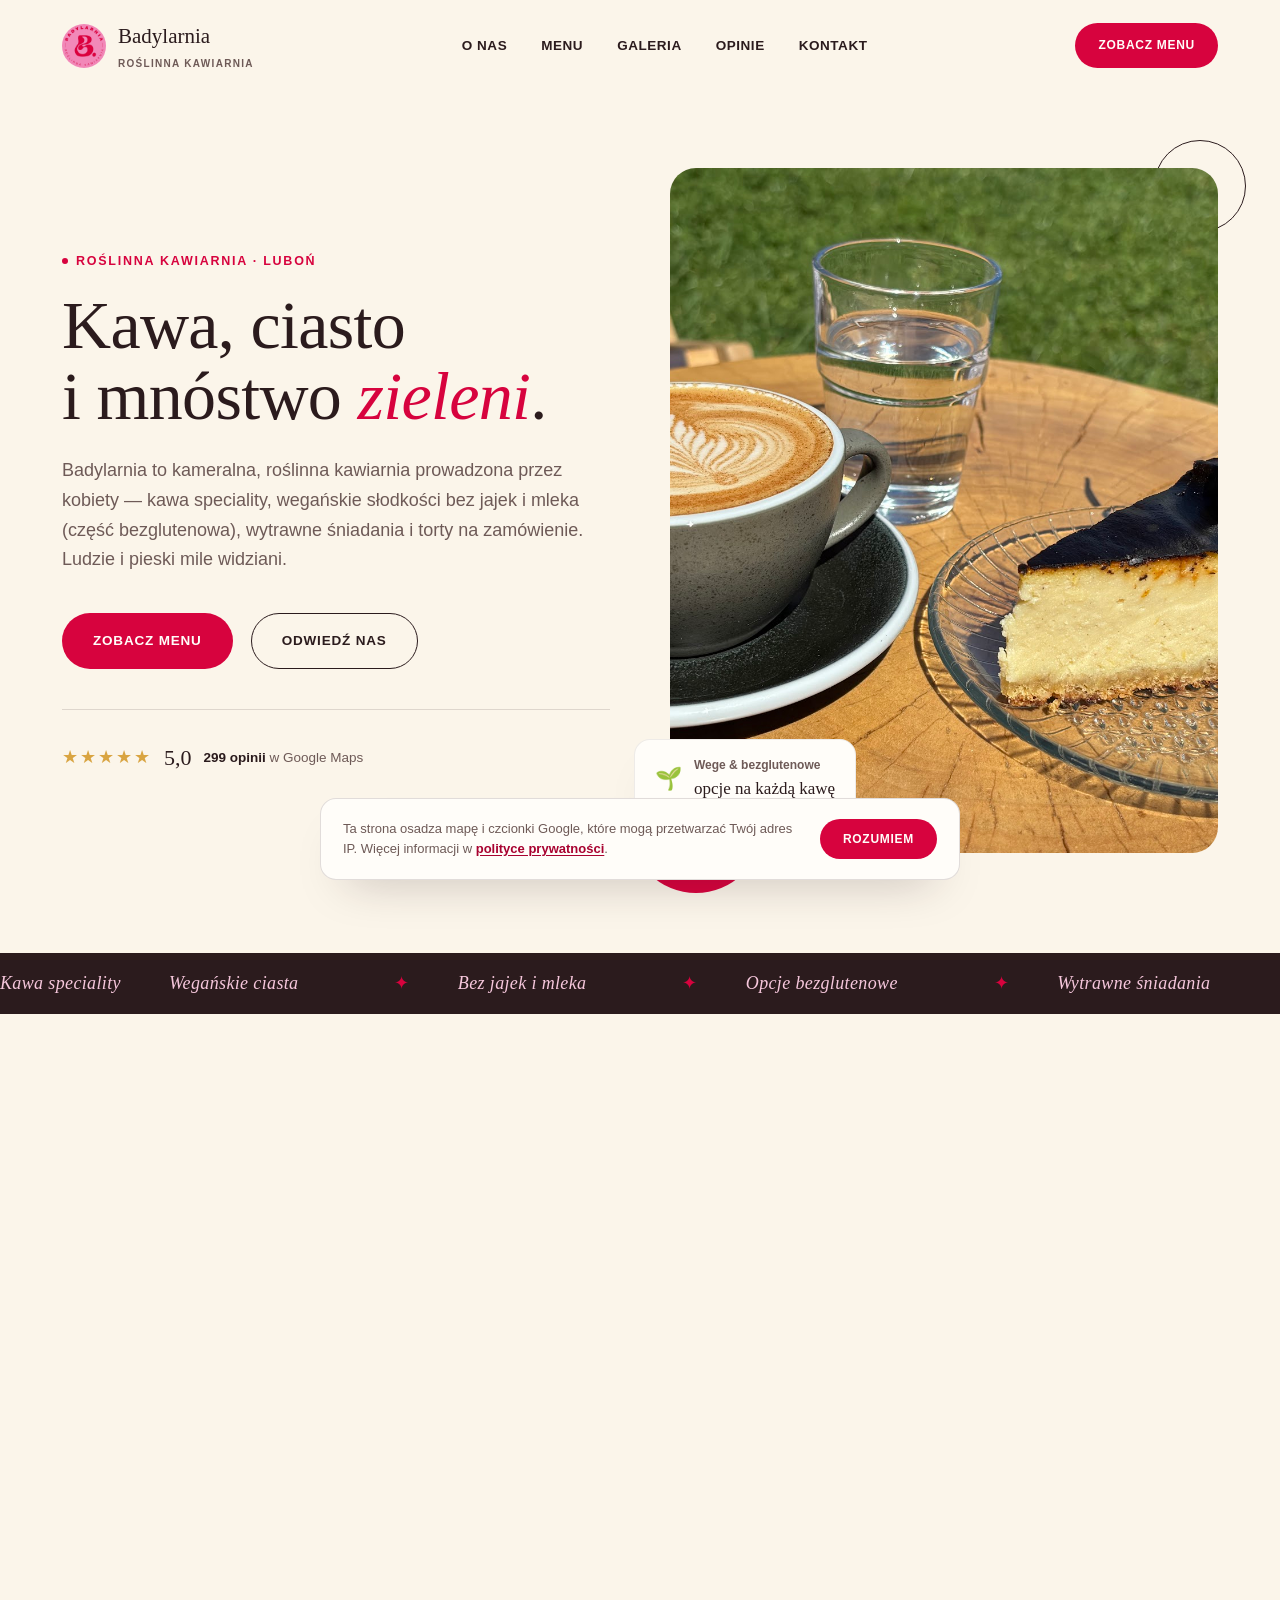
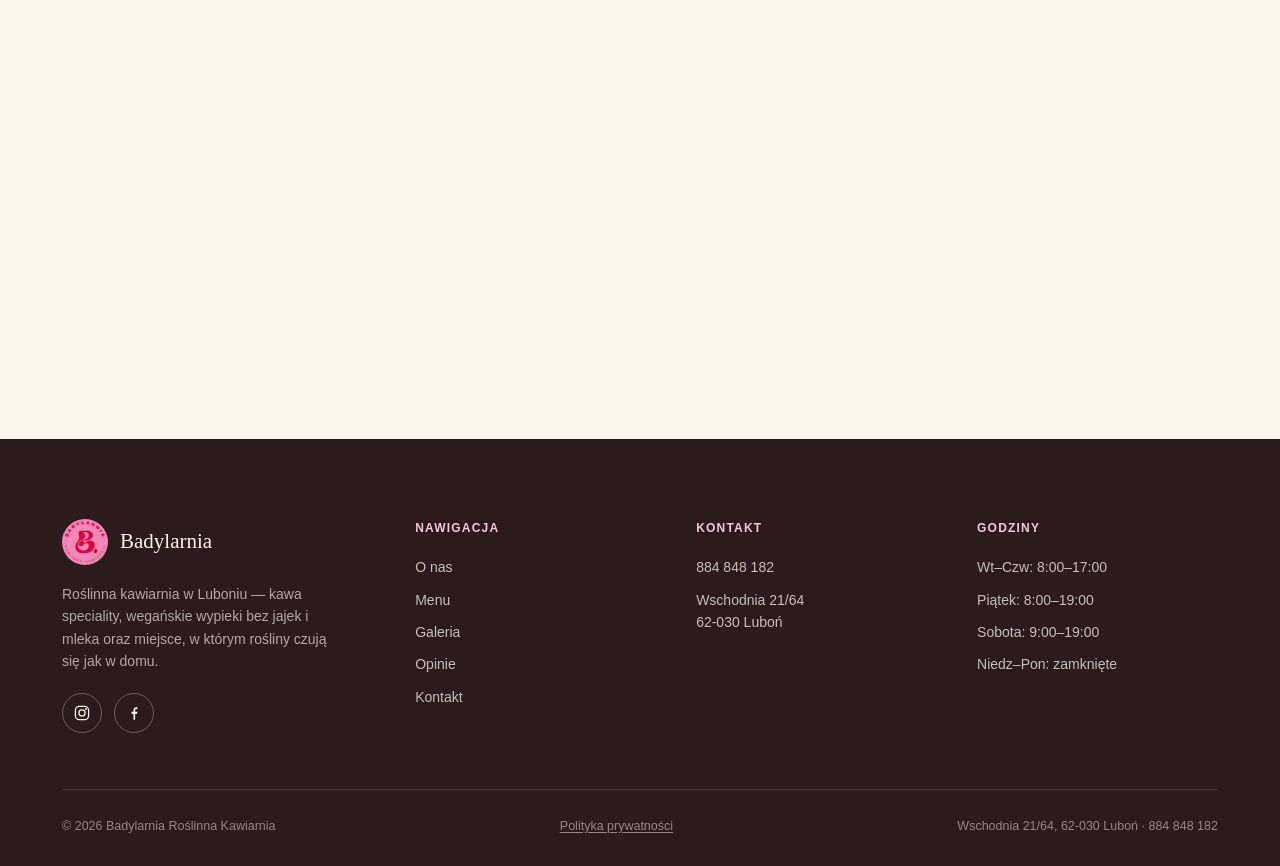
==== index.html @ 31079ebc "Add files via upload" ====
<!doctype html>
<html lang="pl">
<head>
<meta charset="UTF-8">
<meta name="viewport" content="width=device-width, initial-scale=1.0">
<title>Badylarnia — Roślinna Kawiarnia w Luboniu</title>
<meta name="description" content="Badylarnia to roślinna kawiarnia w Luboniu (ul. Wschodnia 21/64) — kawa speciality, wegańskie ciasta bez jajek i mleka, opcje bezglutenowe, wytrawne śniadania i torty na zamówienie. 5,0★ w Google (299 opinii).">
<!--
  Uwaga o bezpieczeństwie: poniższy CSP w meta tagu to warstwa ochronna
  działająca na KAŻDYM hostingu (także tam, gdzie nie da się ustawić
  prawdziwych nagłówków HTTP, np. GitHub Pages). Jeśli wgrywacie stronę na
  Netlify / Vercel / Apache — w repo są gotowe pliki _headers / vercel.json
  / .htaccess z tymi samymi (i dodatkowymi) zabezpieczeniami jako prawdziwe
  nagłówki HTTP, które są silniejsze niż meta tag. Zobacz README.md.
-->
<meta http-equiv="Content-Security-Policy" content="default-src 'self'; script-src 'self'; style-src 'self' https://fonts.googleapis.com; font-src 'self' https://fonts.gstatic.com; img-src 'self'; connect-src 'self' https://places.googleapis.com; frame-src https://www.google.com; object-src 'none'; base-uri 'self'; form-action 'self'; upgrade-insecure-requests">
<meta name="referrer" content="strict-origin-when-cross-origin">
<link rel="icon" href="logo.jpg">
<link rel="preconnect" href="https://fonts.googleapis.com">
<link rel="preconnect" href="https://fonts.gstatic.com" crossorigin>
<link rel="stylesheet" href="css/style.css">

<meta property="og:title" content="Badylarnia — Roślinna Kawiarnia w Luboniu">
<meta property="og:description" content="Kawa speciality, wegańskie wypieki bez jajek i mleka, śniadania i torty na zamówienie. Wschodnia 21/64, Luboń.">
<meta property="og:image" content="images/kawa-sernik.jpg">
<meta property="og:type" content="website">

<script type="application/ld+json">
{
  "@context": "https://schema.org",
  "@type": "CafeOrCoffeeShop",
  "name": "Badylarnia Roślinna Kawiarnia",
  "image": "images/lada-kawowa.jpg",
  "address": {
    "@type": "PostalAddress",
    "streetAddress": "Wschodnia 21/64",
    "postalCode": "62-030",
    "addressLocality": "Luboń",
    "addressCountry": "PL"
  },
  "telephone": "+48884848182",
  "servesCuisine": "Wegańska",
  "priceRange": "20-40 PLN",
  "aggregateRating": {
    "@type": "AggregateRating",
    "ratingValue": "5.0",
    "reviewCount": "299"
  },
  "sameAs": [
    "https://www.instagram.com/badylarnia.roslinnakawiarnia",
    "https://www.facebook.com/BadylarniaKawiarnia/"
  ]
}
</script>
</head>
<body>

<!-- ================= NAV ================= -->
<header class="site-header">
  <div class="container nav-row">
    <a href="index.html" class="brand">
      <img src="logo.jpg" alt="Badylarnia — logo">
      <span>Badylarnia<small>Roślinna Kawiarnia</small></span>
    </a>
    <nav class="nav-links">
      <a href="#o-nas">O nas</a>
      <a href="menu.html">Menu</a>
      <a href="#galeria">Galeria</a>
      <a href="#opinie">Opinie</a>
      <a href="#kontakt">Kontakt</a>
    </nav>
    <div class="nav-cta">
      <a href="tel:+48884848182" class="nav-phone">884 848 182</a>
      <a href="menu.html" class="btn btn-primary btn-sm">Zobacz menu</a>
      <button class="burger" aria-label="Menu">
        <span></span><span></span><span></span>
      </button>
    </div>
  </div>
</header>

<div class="mobile-panel">
  <a href="#o-nas">O nas</a>
  <a href="menu.html">Menu</a>
  <a href="#galeria">Galeria</a>
  <a href="#opinie">Opinie</a>
  <a href="#kontakt">Kontakt</a>
  <a href="tel:+48884848182" class="btn btn-primary">Zadzwoń: 884 848 182</a>
</div>

<!-- ================= HERO ================= -->
<section class="hero">
  <div class="container">
    <div class="hero-copy">
      <span class="eyebrow">Roślinna kawiarnia · Luboń</span>
      <h1>Kawa, ciasto<br>i mnóstwo <em>zieleni</em>.</h1>
      <p class="lede">Badylarnia to kameralna, roślinna kawiarnia prowadzona przez kobiety — kawa speciality, wegańskie słodkości bez jajek i mleka (część bezglutenowa), wytrawne śniadania i torty na zamówienie. Ludzie i pieski mile widziani.</p>
      <div class="hero-actions">
        <a href="menu.html" class="btn btn-primary">Zobacz menu</a>
        <a href="#kontakt" class="btn btn-ghost">Odwiedź nas</a>
      </div>
      <div class="hero-rating">
        <span class="stars" data-rating-stars>★★★★★</span>
        <span class="num" data-rating-num>5,0</span>
        <span class="cnt"><b><span data-rating-count>299</span> opinii</b> w Google Maps</span>
      </div>
    </div>
    <div class="hero-media">
      <div class="ring"></div>
      <div class="frame">
        <img src="images/kawa-sernik.jpg" alt="Kawa z latte art i sernik na drewnianym stoliku w ogródku Badylarni">
      </div>
      <div class="dot"></div>
      <div class="hero-badge">
        <span class="ico">🌱</span>
        <div>
          <div class="t1">Wege &amp; bezglutenowe</div>
          <div class="t2">opcje na każdą kawę</div>
        </div>
      </div>
    </div>
  </div>
</section>

<!-- ================= MARQUEE ================= -->
<div class="marquee">
  <div class="marquee-track">
    <span>Kawa speciality<span>Wegańskie ciasta</span><span>Bez jajek i mleka</span><span>Opcje bezglutenowe</span><span>Wytrawne śniadania</span><span>Torty na zamówienie</span><span>Przyjazne psom</span></span>
    <span>Kawa speciality<span>Wegańskie ciasta</span><span>Bez jajek i mleka</span><span>Opcje bezglutenowe</span><span>Wytrawne śniadania</span><span>Torty na zamówienie</span><span>Przyjazne psom</span></span>
  </div>
</div>

<!-- ================= O NAS ================= -->
<section id="o-nas">
  <div class="container">
    <div class="about-grid">
      <div class="about-media reveal">
        <img src="images/stolik-logo.jpg" alt="Drewniany stolik z wypalonym logo Badylarni, w tle różowe balony">
        <div class="tag">„Miejsce tworzą ludzie” — jak piszą nasi goście ✦</div>
      </div>
      <div class="about-body reveal">
        <span class="eyebrow">Nasza historia</span>
        <h2 class="section-title">Mały, zielony azyl<br>w środku Lubonia.</h2>
        <p class="lede">Badylarnia to roślinna kawiarnia prowadzona przez kobiety, w której pnącza monster i pelargonii mieszają się z zapachem świeżo mielonej kawy speciality.</p>
        <p>Wszystkie nasze słodkości — od cynamonek po torty na zamówienie — powstają bez jajek i mleka, a spora część ma też wersję bezglutenową. Do tego wytrawne śniadania, rozgrzewające napary i wnętrze, w którym chce się zostać na dłużej — z laptopem, dobrą książką albo psem u nogi.</p>
        <div class="chip-grid">
          <div class="chip"><span class="ico">🌱</span> Wege i bezglutenowe opcje</div>
          <div class="chip"><span class="ico">🐾</span> Można przyjść z psem</div>
          <div class="chip"><span class="ico">💻</span> Dobre miejsce do pracy</div>
          <div class="chip"><span class="ico">📶</span> Darmowe Wi-Fi</div>
          <div class="chip"><span class="ico">♿</span> Wejście dostępne dla wózków</div>
          <div class="chip"><span class="ico">🅿️</span> Bezpłatny parking</div>
        </div>
      </div>
    </div>
  </div>
</section>

<!-- ================= HIGHLIGHTS ================= -->
<section class="bg-deep">
  <div class="container">
    <div class="section-head center reveal">
      <span class="eyebrow">Za co nas lubicie</span>
      <h2 class="section-title">Cztery rzeczy, dla których<br>warto tu wpaść</h2>
    </div>
    <div class="feature-grid reveal">
      <div class="feature-card">
        <span class="num">01</span>
        <h3>Kawa speciality</h3>
        <p>Starannie wyselekcjonowane ziarna parzone z uwagą na każdy detal — od espresso po flat white.</p>
      </div>
      <div class="feature-card">
        <span class="num">02</span>
        <h3>Słodkości bez jajek i mleka</h3>
        <p>W pełni roślinne wypieki własnej roboty, część w wersji bezglutenowej — Cynamonki i Pistacjanki znikają pierwsze.</p>
      </div>
      <div class="feature-card">
        <span class="num">03</span>
        <h3>Wytrawne śniadania</h3>
        <p>Sycące, świeże i robione na miejscu — idealne na leniwy poranek albo szybką przerwę w pracy.</p>
      </div>
      <div class="feature-card">
        <span class="num">04</span>
        <h3>Torty na zamówienie</h3>
        <p>Wege i dla alergików, na urodziny, wesela i inne okazje — zapytaj telefonicznie o dostępny termin.</p>
      </div>
    </div>
  </div>
</section>

<!-- ================= POPULARNE ================= -->
<section>
  <div class="container">
    <div class="popular-wrap reveal">
      <div class="popular-media">
        <img src="images/popularne-matcha-latte.jpg" alt="Matcha Latte i Pistacjanka w Badylarni" data-popular-img>
      </div>
      <div class="popular-body">
        <div class="section-head">
          <span class="eyebrow">Najczęściej zamawiane</span>
          <h2 class="section-title section-title--sm">Popularne w Badylarni</h2>
          <p class="lede">Kliknij danie, żeby zobaczyć, jak wygląda na żywo — to prawdziwe zdjęcia naszych gości.</p>
        </div>
        <div class="tag-cloud" data-popular-picker>
          <button type="button" class="tag-pill" data-image="images/popularne-matcha-latte.jpg" data-alt="Matcha Latte i Pistacjanka w Badylarni" aria-pressed="true">Matcha Latte</button>
          <button type="button" class="tag-pill" data-image="images/popularne-cynamonka.jpg" data-alt="Cynamonka — bułeczka cynamonowa z lukrem i płatkami kwiatów" aria-pressed="false">Cynamonka</button>
          <button type="button" class="tag-pill" data-image="images/popularne-kardamonka.jpg" data-alt="Kardamonka podana przy oknie w Badylarni" aria-pressed="false">Kardamonka</button>
          <button type="button" class="tag-pill" data-image="images/popularne-matcha-latte.jpg" data-alt="Pistacjanka podana z Matcha Latte" aria-pressed="false">Pistacjanka</button>
          <button type="button" class="tag-pill" data-image="images/popularne-tort.jpg" data-alt="Tort Czekoladowo-Malinowy z płatkami róży" aria-pressed="false">Tort Czekoladowo-Malinowy</button>
          <button type="button" class="tag-pill" data-image="images/popularne-kakao.jpg" data-alt="Gęste kakao w szklance" aria-pressed="false">Kakao</button>
          <button type="button" class="tag-pill" data-image="images/popularne-napar.jpg" data-alt="Napar imbirowo-kurkumowy z pomarańczą i żurawiną" aria-pressed="false">Napar imbirowo-kurkumowy</button>
        </div>
        <a href="menu.html" class="btn btn-ghost">Zobacz pełne menu</a>
      </div>
    </div>
  </div>
</section>

<!-- ================= GALERIA ================= -->
<section id="galeria" class="bg-deep">
  <div class="container">
    <div class="section-head reveal">
      <span class="eyebrow">Zajrzyj do środka</span>
      <h2 class="section-title">Klimat, który<br>trzeba zobaczyć</h2>
    </div>
    <div class="gallery-grid reveal">
      <figure class="g-1" data-lightbox="images/lada-kawowa.jpg">
        <img src="images/lada-kawowa.jpg" alt="Lada kawowa Badylarni z ekspresem, ciastami i roślinami">
      </figure>
      <figure class="g-2" data-lightbox="images/polka-roslinna.jpg">
        <img src="images/polka-roslinna.jpg" alt="Różowa półka z roślinami doniczkowymi">
      </figure>
      <figure class="g-3" data-lightbox="images/sala-lampy.jpg">
        <img src="images/sala-lampy.jpg" alt="Sala Badylarni z lampami wiszącymi i stolikami przy oknie">
      </figure>
      <figure class="g-4" data-lightbox="images/wnetrze-kolumna.jpg">
        <img src="images/wnetrze-kolumna.jpg" alt="Wnętrze kawiarni, biała kolumna i różowy blat stolika">
      </figure>
      <figure class="g-5" data-lightbox="images/sala-okno.jpg">
        <img src="images/sala-okno.jpg" alt="Miejsca siedzące przy oknie z widokiem na zieleń">
      </figure>
      <figure class="g-6" data-lightbox="images/stolik-logo.jpg">
        <img src="images/stolik-logo.jpg" alt="Stolik z logo Badylarni">
      </figure>
    </div>
  </div>
</section>

<!-- ================= OPINIE ================= -->
<section id="opinie">
  <div class="container">
    <div class="section-head center reveal">
      <span class="eyebrow">Opinie gości</span>
      <h2 class="section-title">299 opinii i wciąż<br>same piątki</h2>
    </div>

    <div class="rating-panel reveal">
      <div class="rating-score">
        <div class="n" data-rating-num>5,0</div>
        <div class="stars" data-rating-stars>★★★★★</div>
      </div>
      <div class="rating-meta">
        <span class="live" data-rating-live><span class="dot-live"></span> aktualizowane na żywo</span>
        <h3><span data-rating-count>299</span> opinii w Google</h3>
        <p>Średnia ocena z Google Maps — najwyższa możliwa, bez jednego złego głosu.</p>
      </div>
      <a href="https://maps.google.com/?cid=17776102427744355183" target="_blank" rel="noopener noreferrer" class="btn btn-ghost btn-sm">Zobacz wszystkie opinie</a>
    </div>

    <div class="review-grid reveal">
      <div class="review-card">
        <span class="stars">★★★★★</span>
        <p>„Duża niespodzianka! Lokal zaskoczył nas na wiele sposobów. Super jedzenie, mega klimat (pieski mile widziane), obsługa na najwyższym poziomie. Mogliśmy sami wybrać płytę z muzyką. Kawa pyszna i ciastka rewelacja.”</p>
        <div class="who">
          <div class="review-avatar">K</div>
          <div>
            <div class="name">Krystian Mrozek</div>
            <div class="meta">Local Guide · Google</div>
          </div>
        </div>
      </div>
      <div class="review-card">
        <span class="stars">★★★★★</span>
        <p>„Przepyszne bezglutenowe wypieki! Pistacjanki i cynamonki GF — petarda, chcę to jeść już zawsze! Piszę to bez żadnego koloryzowania, a z samego serducha. 10000/10, serio.”</p>
        <div class="who">
          <div class="review-avatar">K</div>
          <div>
            <div class="name">Koszta Szewska</div>
            <div class="meta">Google</div>
          </div>
        </div>
      </div>
      <div class="review-card">
        <span class="stars">★★★★★</span>
        <p>„Mówi się, że miejsce tworzy ludzi, ale tutaj jest odwrotnie — to ludzie tworzą to miejsce! Bardzo lubię ich cynamonki, pistacjanki i brownie — a to i tak nie wszystko, co warto tu spróbować.”</p>
        <div class="who">
          <div class="review-avatar">S</div>
          <div>
            <div class="name">Sara Orłowska-Kubiak</div>
            <div class="meta">Local Guide · Google</div>
          </div>
        </div>
      </div>
    </div>
  </div>
</section>

<!-- ================= KONTAKT / LOKALIZACJA ================= -->
<section id="kontakt" class="bg-deep">
  <div class="container">
    <div class="section-head reveal">
      <span class="eyebrow">Godziny i lokalizacja</span>
      <h2 class="section-title">Wpadnij do nas<br>na Wschodnią</h2>
    </div>
    <div class="location-grid reveal">
      <div class="location-info">
        <span data-open-status class="status-badge closed"><span class="dot-live"></span> Sprawdzanie godzin…</span>
        <table class="hours-table">
          <tr data-today-row="2"><td>Wtorek</td><td>08:00–17:00</td></tr>
          <tr data-today-row="3"><td>Środa</td><td>08:00–17:00</td></tr>
          <tr data-today-row="4"><td>Czwartek</td><td>08:00–17:00</td></tr>
          <tr data-today-row="5"><td>Piątek</td><td>08:00–19:00</td></tr>
          <tr data-today-row="6"><td>Sobota</td><td>09:00–19:00</td></tr>
          <tr data-today-row="0"><td>Niedziela</td><td>Zamknięte</td></tr>
          <tr data-today-row="1"><td>Poniedziałek</td><td>Zamknięte</td></tr>
        </table>
        <div class="contact-list">
          <a href="https://maps.google.com/?cid=17776102427744355183" target="_blank" rel="noopener noreferrer">
            <span class="ico">📍</span> Wschodnia 21/64, 62-030 Luboń
          </a>
          <a href="tel:+48884848182">
            <span class="ico">📞</span> 884 848 182
          </a>
          <a href="https://www.instagram.com/badylarnia.roslinnakawiarnia" target="_blank" rel="noopener noreferrer">
            <span class="ico"><svg viewBox="0 0 24 24" width="16" height="16" fill="none" stroke="currentColor" stroke-width="1.7" stroke-linecap="round" stroke-linejoin="round" aria-hidden="true" focusable="false"><rect x="3.2" y="3.2" width="17.6" height="17.6" rx="5.2"></rect><circle cx="12" cy="12" r="4.1"></circle><circle cx="17.3" cy="6.7" r="0.5" fill="currentColor"></circle></svg></span> @badylarnia.roslinnakawiarnia
          </a>
          <a href="https://www.facebook.com/BadylarniaKawiarnia/" target="_blank" rel="noopener noreferrer">
            <span class="ico"><svg viewBox="0 0 24 24" width="16" height="16" fill="currentColor" aria-hidden="true" focusable="false"><path d="M13.5 21v-7.6h2.55l.38-2.96h-2.93v-1.9c0-.86.24-1.44 1.47-1.44h1.57V4.46A21 21 0 0 0 14.9 4.3c-2.13 0-3.6 1.3-3.6 3.68v2.46H8.75v2.96h2.55V21h2.2z"></path></svg></span> Badylarnia na Facebooku
          </a>
        </div>
        <div class="location-actions">
          <a href="https://maps.google.com/?cid=17776102427744355183" target="_blank" rel="noopener noreferrer" class="btn btn-primary btn-sm">Wyznacz trasę</a>
          <a href="tel:+48884848182" class="btn btn-ghost btn-sm">Zadzwoń</a>
        </div>
      </div>
      <div class="map-embed">
        <iframe
          src="https://www.google.com/maps?q=Badylarnia%20Ro%C5%9Blinna%20Kawiarnia%2C%20Wschodnia%2021%2F64%2C%2062-030%20Lubo%C5%84&output=embed"
          loading="lazy"
          referrerpolicy="strict-origin-when-cross-origin"
          title="Mapa — Badylarnia Roślinna Kawiarnia">
        </iframe>
      </div>
    </div>
  </div>
</section>

<!-- ================= CTA ================= -->
<section>
  <div class="container">
    <div class="cta-banner reveal">
      <h2>Zgłodniałeś? Menu czeka.</h2>
      <div class="hero-actions">
        <a href="menu.html" class="btn btn-primary">Zobacz menu</a>
        <a href="tel:+48884848182" class="btn btn-ghost">Zadzwoń: 884 848 182</a>
      </div>
    </div>
  </div>
</section>

<!-- ================= FOOTER ================= -->
<footer class="site-footer">
  <div class="container">
    <div class="footer-grid">
      <div>
        <div class="footer-brand">
          <img src="logo.jpg" alt="Badylarnia — logo">
          <span>Badylarnia</span>
        </div>
        <p class="footer-desc">Roślinna kawiarnia w Luboniu — kawa speciality, wegańskie wypieki bez jajek i mleka oraz miejsce, w którym rośliny czują się jak w domu.</p>
        <div class="footer-social">
          <a href="https://www.instagram.com/badylarnia.roslinnakawiarnia" target="_blank" rel="noopener noreferrer" aria-label="Instagram"><svg viewBox="0 0 24 24" width="18" height="18" fill="none" stroke="currentColor" stroke-width="1.7" stroke-linecap="round" stroke-linejoin="round" aria-hidden="true" focusable="false"><rect x="3.2" y="3.2" width="17.6" height="17.6" rx="5.2"></rect><circle cx="12" cy="12" r="4.1"></circle><circle cx="17.3" cy="6.7" r="0.5" fill="currentColor"></circle></svg></a>
          <a href="https://www.facebook.com/BadylarniaKawiarnia/" target="_blank" rel="noopener noreferrer" aria-label="Facebook"><svg viewBox="0 0 24 24" width="18" height="18" fill="currentColor" aria-hidden="true" focusable="false"><path d="M13.5 21v-7.6h2.55l.38-2.96h-2.93v-1.9c0-.86.24-1.44 1.47-1.44h1.57V4.46A21 21 0 0 0 14.9 4.3c-2.13 0-3.6 1.3-3.6 3.68v2.46H8.75v2.96h2.55V21h2.2z"></path></svg></a>
        </div>
      </div>
      <div class="footer-col">
        <h4>Nawigacja</h4>
        <a href="#o-nas">O nas</a>
        <a href="menu.html">Menu</a>
        <a href="#galeria">Galeria</a>
        <a href="#opinie">Opinie</a>
        <a href="#kontakt">Kontakt</a>
      </div>
      <div class="footer-col">
        <h4>Kontakt</h4>
        <a href="tel:+48884848182">884 848 182</a>
        <a href="https://maps.google.com/?cid=17776102427744355183" target="_blank" rel="noopener noreferrer">Wschodnia 21/64<br>62-030 Luboń</a>
      </div>
      <div class="footer-col">
        <h4>Godziny</h4>
        <p>Wt–Czw: 8:00–17:00</p>
        <p>Piątek: 8:00–19:00</p>
        <p>Sobota: 9:00–19:00</p>
        <p>Niedz–Pon: zamknięte</p>
      </div>
    </div>
    <div class="footer-bottom">
      <span>© <span data-year>2026</span> Badylarnia Roślinna Kawiarnia</span>
      <a href="polityka-prywatnosci.html">Polityka prywatności</a>
      <span>Wschodnia 21/64, 62-030 Luboń · 884 848 182</span>
    </div>
  </div>
</footer>

<div class="lightbox">
  <button class="lightbox-close" aria-label="Zamknij">✕</button>
  <img src="" alt="">
</div>

<div class="cookie-notice" data-cookie-notice hidden>
  <p>Ta strona osadza mapę i czcionki Google, które mogą przetwarzać Twój adres IP. Więcej informacji w <a href="polityka-prywatnosci.html">polityce prywatności</a>.</p>
  <button type="button" class="btn btn-primary btn-sm" data-cookie-ack>Rozumiem</button>
</div>

<script src="js/config.js"></script>
<script src="js/main.js"></script>
</body>
</html>
---- css/style.css ----
/* ==========================================================================
   Badylarnia — Roślinna Kawiarnia
   Design system: warm parchment canvas + brand crimson/blush (from logo),
   whisper-weight editorial serif display, geometric sans body,
   flat surfaces, hairline rules, full-bleed photography.
   ========================================================================== */

@import url('https://fonts.googleapis.com/css2?family=Fraunces:ital,opsz,wght@0,9..144,300;0,9..144,400;0,9..144,500;0,9..144,600;1,9..144,400;1,9..144,500&family=Plus+Jakarta+Sans:ital,wght@0,400;0,500;0,600;0,700;0,800;1,500&display=swap');

:root{
  /* ---- brand colors (sampled from the real logo + interior) ---- */
  --cream:        #FBF5EA;
  --cream-deep:   #F2E4D2;
  --paper:        #FFFDF9;
  --ink:          #2B1B1D;
  --ink-soft:     #6E5A57;
  --ink-faint:    #83685F;
  --crimson:      #D7033E;
  --crimson-dark: #A80230;
  --blush:        #F6C7DC;
  --blush-soft:   #FBE4EE;
  --fuchsia:      #E8127C;
  --sage:         #57624A;
  --sage-soft:    #E4E8DA;
  --gold:         #D9A441;
  --line:         rgba(43,27,29,.14);
  --line-soft:    rgba(43,27,29,.08);
  --shadow-soft:  0 24px 48px -28px rgba(43,27,29,.35);

  --font-display: 'Fraunces', 'Playfair Display', Georgia, serif;
  --font-body: 'Plus Jakarta Sans', 'Inter', -apple-system, BlinkMacSystemFont, sans-serif;

  --max: 1220px;
  --radius-lg: 26px;
  --radius-md: 16px;
  --radius-sm: 10px;
  --radius-pill: 999px;
}

*, *::before, *::after{ box-sizing: border-box; }
html{ scroll-behavior: smooth; }
body{
  margin: 0;
  background: var(--cream);
  color: var(--ink);
  font-family: var(--font-body);
  font-size: 16px;
  line-height: 1.6;
  -webkit-font-smoothing: antialiased;
  overflow-x: hidden;
}
img{ max-width: 100%; display: block; }
a{ color: inherit; text-decoration: none; }
ul{ margin: 0; padding: 0; list-style: none; }
h1,h2,h3,h4,p{ margin: 0; }
button{ font-family: inherit; cursor: pointer; }
input, textarea{ font-family: inherit; }

.container{
  max-width: var(--max);
  margin: 0 auto;
  padding: 0 32px;
}

@media (max-width: 640px){
  .container{ padding: 0 20px; }
}

/* ---- eyebrow / labels ---- */
.eyebrow{
  display: inline-flex;
  align-items: center;
  gap: 8px;
  font-family: var(--font-body);
  font-weight: 700;
  font-size: 12.5px;
  letter-spacing: .14em;
  text-transform: uppercase;
  color: var(--crimson);
}
.eyebrow::before{
  content: "";
  width: 6px; height: 6px;
  border-radius: 50%;
  background: var(--crimson);
  flex-shrink: 0;
}
.eyebrow.on-dark{ color: var(--blush); }
.eyebrow.on-dark::before{ background: var(--blush); }

/* ---- headings ---- */
h1, h2, h3, .display{
  font-family: var(--font-display);
  font-weight: 500;
  letter-spacing: -0.01em;
  color: var(--ink);
  line-height: 1.05;
}
h2.section-title{
  font-size: clamp(32px, 4.4vw, 52px);
  font-weight: 450;
  margin-top: 14px;
}
h2.section-title.section-title--sm{
  font-size: clamp(28px, 3.4vw, 40px);
}
h3.card-title{
  font-size: 24px;
  font-weight: 500;
}
p.lede{
  font-size: 18px;
  color: var(--ink-soft);
  line-height: 1.65;
  max-width: 58ch;
}
.section-head{
  margin-bottom: 56px;
}
.section-head.center{
  text-align: center;
  margin-left: auto;
  margin-right: auto;
}
.section-head p.lede{
  margin-top: 18px;
}
.section-head.center p.lede{
  margin-left: auto;
  margin-right: auto;
}

/* ==========================================================================
   Buttons
   ========================================================================== */
.btn{
  display: inline-flex;
  align-items: center;
  justify-content: center;
  gap: 10px;
  padding: 16px 30px;
  border-radius: var(--radius-pill);
  font-family: var(--font-body);
  font-weight: 700;
  font-size: 13.5px;
  letter-spacing: .06em;
  text-transform: uppercase;
  border: 1.5px solid transparent;
  transition: transform .25s ease, background .25s ease, color .25s ease, border-color .25s ease;
  white-space: nowrap;
}
.btn:active{ transform: scale(.97); }
.btn-primary{
  background: var(--crimson);
  color: var(--paper);
}
.btn-primary:hover{ background: var(--crimson-dark); }
.btn-ghost{
  background: transparent;
  border-color: var(--ink);
  color: var(--ink);
}
.btn-ghost:hover{ background: var(--ink); color: var(--paper); }
.btn-ghost.on-dark{
  border-color: rgba(255,255,255,.55);
  color: var(--paper);
}
.btn-ghost.on-dark:hover{ background: var(--paper); color: var(--ink); }
.btn-sm{ padding: 12px 22px; font-size: 12px; }
.btn-block{ width: 100%; }

/* ==========================================================================
   Nav
   ========================================================================== */
.site-header{
  position: fixed;
  top: 0; left: 0; right: 0;
  z-index: 200;
  padding: 20px 0;
  transition: background .35s ease, padding .35s ease, box-shadow .35s ease, border-color .35s ease;
  border-bottom: 1px solid transparent;
}
.site-header.is-scrolled{
  background: rgba(251,245,234,.92);
  backdrop-filter: blur(10px) saturate(1.1);
  padding: 12px 0;
  border-color: var(--line);
}
.nav-row{
  display: flex;
  align-items: center;
  justify-content: space-between;
  gap: 24px;
}
.brand{
  display: flex;
  align-items: center;
  gap: 12px;
  font-family: var(--font-display);
  font-size: 21px;
  font-weight: 500;
  color: var(--ink);
  flex-shrink: 0;
}
.brand img{
  width: 44px; height: 44px;
  border-radius: 50%;
  transition: transform .3s ease;
}
.brand:hover img{ transform: rotate(-8deg) scale(1.05); }
.brand small{
  display: block;
  font-family: var(--font-body);
  font-size: 10px;
  font-weight: 700;
  letter-spacing: .13em;
  text-transform: uppercase;
  color: var(--ink-soft);
  margin-top: 2px;
}
.nav-links{
  display: flex;
  align-items: center;
  gap: 34px;
}
.nav-links a{
  font-size: 13.5px;
  font-weight: 600;
  letter-spacing: .04em;
  text-transform: uppercase;
  color: var(--ink);
  position: relative;
  padding: 4px 0;
}
.nav-links a::after{
  content: "";
  position: absolute;
  left: 0; bottom: -2px;
  width: 0; height: 2px;
  background: var(--crimson);
  transition: width .25s ease;
}
.nav-links a:hover::after,
.nav-links a.active::after{ width: 100%; }
.nav-cta{
  display: flex;
  align-items: center;
  gap: 14px;
  flex-shrink: 0;
}
.nav-phone{
  font-size: 13.5px;
  font-weight: 700;
  letter-spacing: .02em;
  display: none;
}
.burger{
  display: none;
  flex-direction: column;
  gap: 5px;
  width: 26px;
  background: none;
  border: none;
  padding: 6px 0;
}
.burger span{
  height: 2px;
  background: var(--ink);
  border-radius: 2px;
  transition: transform .3s ease, opacity .3s ease;
}
.mobile-panel{
  position: fixed;
  inset: 0;
  background: var(--cream);
  z-index: 199;
  display: flex;
  flex-direction: column;
  align-items: center;
  justify-content: center;
  gap: 30px;
  transform: translateY(-100%);
  transition: transform .4s cubic-bezier(.65,0,.35,1);
}
.mobile-panel.open{ transform: translateY(0); }
.mobile-panel a{
  font-family: var(--font-display);
  font-size: 32px;
  color: var(--ink);
}
.mobile-panel .btn{
  margin-top: 10px;
  max-width: calc(100vw - 64px);
  white-space: normal;
  text-align: center;
  font-size: 12.5px;
  padding: 15px 24px;
}

@media (max-width: 900px){
  .nav-links{ display: none; }
  .nav-phone{ display: none; }
  .burger{ display: flex; }
  .nav-cta .btn{ display: none; }
}

/* ==========================================================================
   Hero
   ========================================================================== */
.hero{
  padding: 168px 0 100px;
  position: relative;
  overflow: hidden;
}
.hero .container{
  display: grid;
  grid-template-columns: 1fr 1fr;
  gap: 60px;
  align-items: center;
}
.hero-copy h1{
  font-size: clamp(40px, 5.6vw, 68px);
  margin-top: 18px;
}
.hero-copy h1 em{
  font-style: italic;
  color: var(--crimson);
}
.hero-copy p.lede{
  margin-top: 24px;
}
.hero-actions{
  display: flex;
  align-items: center;
  gap: 18px;
  margin-top: 38px;
  flex-wrap: wrap;
}
.hero-rating{
  display: flex;
  align-items: center;
  gap: 12px;
  margin-top: 40px;
  padding-top: 30px;
  border-top: 1px solid var(--line);
}
.hero-rating .stars{ color: var(--gold); font-size: 18px; letter-spacing: 2px; }
.hero-rating .num{ font-family: var(--font-display); font-size: 22px; }
.hero-rating .cnt{ font-size: 13.5px; color: var(--ink-soft); }
.hero-rating .cnt b{ color: var(--ink); }

.hero-media{
  position: relative;
}
.hero-media .frame{
  position: relative;
  border-radius: var(--radius-lg);
  overflow: hidden;
  aspect-ratio: 4/5;
}
.hero-media img{
  width: 100%; height: 100%;
  object-fit: cover;
}
.hero-media .dot{
  position: absolute;
  width: 132px; height: 132px;
  border-radius: 50%;
  background: var(--crimson);
  bottom: -40px;
  left: -40px;
  z-index: -1;
}
.hero-media .ring{
  position: absolute;
  top: -28px; right: -28px;
  width: 92px; height: 92px;
  border: 1.5px solid var(--ink);
  border-radius: 50%;
}
.hero-badge{
  position: absolute;
  left: -36px;
  bottom: 34px;
  background: var(--paper);
  border-radius: var(--radius-md);
  padding: 16px 20px;
  box-shadow: var(--shadow-soft);
  display: flex;
  align-items: center;
  gap: 12px;
  border: 1px solid var(--line-soft);
}
.hero-badge .ico{ font-size: 22px; }
.hero-badge .t1{ font-size: 12px; color: var(--ink-soft); font-weight: 600; }
.hero-badge .t2{ font-family: var(--font-display); font-size: 17px; }

@media (max-width: 980px){
  .hero .container{ grid-template-columns: 1fr; }
  .hero-media{ order: -1; }
  .hero{ padding-top: 130px; }
  .hero-badge{ left: 16px; }
}

/* ==========================================================================
   Marquee strip
   ========================================================================== */
.marquee{
  background: var(--ink);
  color: var(--cream);
  padding: 16px 0;
  overflow: hidden;
  white-space: nowrap;
}
.marquee-track{
  display: inline-flex;
  gap: 48px;
  animation: scroll-left 32s linear infinite;
}
.marquee span{
  font-family: var(--font-display);
  font-style: italic;
  font-size: 18px;
  letter-spacing: .02em;
  color: var(--blush);
  display: inline-flex;
  align-items: center;
  gap: 48px;
}
.marquee span::after{
  content: "✦";
  color: var(--crimson);
  font-style: normal;
  margin-left: 48px;
}
@keyframes scroll-left{
  from{ transform: translateX(0); }
  to{ transform: translateX(-50%); }
}

/* ==========================================================================
   Sections generic
   ========================================================================== */
section{ padding: 110px 0; }
@media (max-width: 640px){ section{ padding: 72px 0; } }

.bg-deep{ background: var(--cream-deep); }
.bg-ink{ background: var(--ink); color: var(--cream); }
.bg-ink h2, .bg-ink h3{ color: var(--cream); }
.bg-ink p.lede{ color: rgba(251,245,234,.72); }

.divider{
  height: 1px;
  background: var(--line);
  border: none;
  margin: 0;
}

/* ==========================================================================
   About
   ========================================================================== */
.about-grid{
  display: grid;
  grid-template-columns: .92fr 1.08fr;
  gap: 70px;
  align-items: center;
}
.about-media{
  position: relative;
}
.about-media img{
  border-radius: var(--radius-lg);
  aspect-ratio: 3/4;
  object-fit: cover;
}
.about-media .tag{
  position: absolute;
  bottom: -26px;
  right: -26px;
  background: var(--crimson);
  color: var(--paper);
  padding: 20px 22px;
  border-radius: var(--radius-md);
  font-family: var(--font-display);
  font-size: 15px;
  line-height: 1.3;
  max-width: 190px;
  box-shadow: var(--shadow-soft);
}
.about-body p.lede{ max-width: none; }
.about-body p + p{ margin-top: 16px; }

.chip-grid{
  display: grid;
  grid-template-columns: repeat(2, 1fr);
  gap: 12px;
  margin-top: 36px;
}
.chip{
  display: flex;
  align-items: center;
  gap: 10px;
  padding: 13px 16px;
  background: var(--paper);
  border: 1px solid var(--line);
  border-radius: var(--radius-pill);
  font-size: 13.5px;
  font-weight: 600;
  color: var(--ink);
}
.chip .ico{ font-size: 16px; }

@media (max-width: 900px){
  .about-grid{ grid-template-columns: 1fr; gap: 44px; }
  .about-media .tag{ right: 10px; }
  .chip-grid{ grid-template-columns: 1fr 1fr; }
}
@media (max-width: 520px){
  .chip-grid{ grid-template-columns: 1fr; }
}

/* ==========================================================================
   Highlights (feature cards)
   ========================================================================== */
.feature-grid{
  display: grid;
  grid-template-columns: repeat(4, 1fr);
  gap: 1px;
  background: var(--line);
  border: 1px solid var(--line);
  border-radius: var(--radius-lg);
  overflow: hidden;
}
.feature-card{
  background: var(--paper);
  padding: 42px 30px;
  transition: background .3s ease;
}
.feature-card:hover{ background: var(--blush-soft); }
.feature-card .num{
  font-family: var(--font-display);
  font-style: italic;
  color: var(--crimson);
  font-size: 15px;
}
.feature-card h3{
  margin-top: 18px;
  font-size: 21px;
}
.feature-card p{
  margin-top: 12px;
  font-size: 14.5px;
  color: var(--ink-soft);
  line-height: 1.6;
}
@media (max-width: 900px){
  .feature-grid{ grid-template-columns: 1fr 1fr; }
}
@media (max-width: 560px){
  .feature-grid{ grid-template-columns: 1fr; }
}

/* ==========================================================================
   Popular dishes strip
   ========================================================================== */
.popular-wrap{
  display: grid;
  grid-template-columns: .9fr 1.1fr;
  gap: 0;
  border-radius: var(--radius-lg);
  overflow: hidden;
  background: var(--paper);
  border: 1px solid var(--line);
}
.popular-media{ position: relative; min-height: 340px; background: var(--cream-deep); }
.popular-media img{
  width: 100%; height: 100%; object-fit: cover; position: absolute; inset: 0;
  opacity: 1;
  transition: opacity .28s ease, transform .5s ease;
}
.popular-media img.is-swapping{ opacity: 0; transform: scale(1.02); }
.popular-media::after{
  content: "";
  position: absolute; left: 20px; bottom: 20px;
  padding: 8px 14px;
  background: rgba(43,27,29,.55);
  backdrop-filter: blur(4px);
  color: var(--paper);
  font-size: 11px;
  font-weight: 700;
  letter-spacing: .06em;
  text-transform: uppercase;
  border-radius: var(--radius-pill);
  opacity: 0;
  transition: opacity .3s ease;
  pointer-events: none;
}
.popular-media.show-hint::after{
  content: "Zdjęcie naszego gościa 📸";
  opacity: 1;
}
.popular-body{ padding: 54px; }
.popular-body .section-head{ margin-bottom: 30px; }
.tag-cloud{
  display: flex;
  flex-wrap: wrap;
  gap: 10px;
  margin-top: 6px;
}
.tag-pill{
  padding: 11px 18px;
  border-radius: var(--radius-pill);
  border: 1px solid var(--line);
  font-size: 13.5px;
  font-weight: 600;
  background: var(--cream);
  color: var(--ink);
  font-family: var(--font-body);
  cursor: pointer;
  transition: background .22s ease, color .22s ease, border-color .22s ease, transform .18s ease;
}
.tag-pill:hover{
  border-color: var(--crimson);
  transform: translateY(-1px);
}
.tag-pill:active{ transform: translateY(0) scale(.97); }
.tag-pill.hot,
.tag-pill[aria-pressed="true"]{
  background: var(--crimson);
  border-color: var(--crimson);
  color: var(--paper);
}
.popular-body .btn{ margin-top: 32px; }

@media (max-width: 900px){
  .popular-wrap{ grid-template-columns: 1fr; }
  .popular-media{ min-height: 260px; }
  .popular-body{ padding: 36px 28px; }
}

/* ==========================================================================
   Gallery
   ========================================================================== */
.gallery-grid{
  display: grid;
  grid-template-columns: repeat(4, 1fr);
  grid-auto-rows: 150px;
  gap: 14px;
}
.gallery-grid figure{
  margin: 0;
  overflow: hidden;
  border-radius: var(--radius-md);
  position: relative;
  cursor: zoom-in;
}
.gallery-grid img{
  width: 100%; height: 100%;
  object-fit: cover;
  transition: transform .55s cubic-bezier(.25,1,.5,1);
}
.gallery-grid figure:hover img{ transform: scale(1.07); }
.gallery-grid figure::after{
  content: "";
  position: absolute; inset: 0;
  background: linear-gradient(180deg, rgba(43,27,29,0) 55%, rgba(43,27,29,.45) 100%);
  opacity: 0;
  transition: opacity .3s ease;
}
.gallery-grid figure:hover::after{ opacity: 1; }
.g-1{ grid-column: span 2; grid-row: span 2; }
.g-2{ grid-row: span 1; }
.g-3{ grid-row: span 2; }
.g-4{ grid-row: span 1; }
.g-5{ grid-column: span 2; grid-row: span 1; }
.g-6{ grid-row: span 1; }

@media (max-width: 900px){
  .gallery-grid{ grid-template-columns: repeat(2, 1fr); grid-auto-rows: 160px; }
  .g-1{ grid-column: span 2; }
  .g-5{ grid-column: span 2; }
}

.lightbox{
  position: fixed; inset: 0;
  background: rgba(20,12,13,.92);
  z-index: 500;
  display: flex; align-items: center; justify-content: center;
  padding: 40px;
  opacity: 0; pointer-events: none;
  transition: opacity .3s ease;
}
.lightbox.open{ opacity: 1; pointer-events: auto; }
.lightbox img{
  max-width: 100%; max-height: 86vh;
  border-radius: 12px;
  box-shadow: 0 40px 80px rgba(0,0,0,.5);
}
.lightbox-close{
  position: absolute;
  top: 28px; right: 32px;
  width: 44px; height: 44px;
  border-radius: 50%;
  border: 1.5px solid rgba(255,255,255,.4);
  background: transparent;
  color: var(--cream);
  font-size: 20px;
}

/* ==========================================================================
   Reviews
   ========================================================================== */
.rating-panel{
  display: flex;
  align-items: center;
  gap: 34px;
  flex-wrap: wrap;
  padding: 36px 40px;
  background: var(--paper);
  border: 1px solid var(--line);
  border-radius: var(--radius-lg);
  margin-bottom: 52px;
}
.rating-score{ text-align: center; }
.rating-score .n{ font-family: var(--font-display); font-size: 56px; line-height: 1; }
.rating-score .stars{ color: var(--gold); font-size: 20px; letter-spacing: 3px; margin-top: 8px; }
.rating-meta{ flex: 1; min-width: 200px; }
.rating-meta .live{
  display: none;
  align-items: center; gap: 7px;
  font-size: 11.5px; font-weight: 700; letter-spacing: .08em; text-transform: uppercase;
  color: var(--sage);
}
.rating-meta .live.is-live{ display: inline-flex; }
.rating-meta .live .dot-live{
  width: 7px; height: 7px; border-radius: 50%; background: var(--sage);
  box-shadow: 0 0 0 0 rgba(87,98,74,.5);
  animation: pulse-dot 2s infinite;
}
@keyframes pulse-dot{
  0%{ box-shadow: 0 0 0 0 rgba(87,98,74,.45); }
  70%{ box-shadow: 0 0 0 8px rgba(87,98,74,0); }
  100%{ box-shadow: 0 0 0 0 rgba(87,98,74,0); }
}
.rating-meta h3{ margin-top: 8px; font-size: 20px; }
.rating-meta p{ font-size: 13.5px; color: var(--ink-soft); margin-top: 4px; }

.review-grid{
  display: grid;
  grid-template-columns: repeat(3, 1fr);
  gap: 24px;
}
.review-card{
  background: var(--paper);
  border: 1px solid var(--line);
  border-radius: var(--radius-lg);
  padding: 32px;
  display: flex;
  flex-direction: column;
  gap: 18px;
}
.review-card .stars{ color: var(--gold); font-size: 15px; letter-spacing: 2px; }
.review-card p{ font-size: 14.5px; color: var(--ink); line-height: 1.65; flex: 1; }
.review-card .who{ display: flex; align-items: center; gap: 12px; }
.review-avatar{
  width: 40px; height: 40px; border-radius: 50%;
  background: var(--blush);
  color: var(--crimson-dark);
  display: flex; align-items: center; justify-content: center;
  font-family: var(--font-display); font-size: 16px;
  flex-shrink: 0;
}
.who .name{ font-size: 13.5px; font-weight: 700; }
.who .meta{ font-size: 12px; color: var(--ink-faint); }

@media (max-width: 900px){
  .review-grid{ grid-template-columns: 1fr; }
  .rating-panel{ flex-direction: column; align-items: flex-start; text-align: left; gap: 18px; }
}

/* ==========================================================================
   Location / hours
   ========================================================================== */
.location-grid{
  display: grid;
  grid-template-columns: 1fr 1.15fr;
  gap: 0;
  border-radius: var(--radius-lg);
  overflow: hidden;
  border: 1px solid var(--line);
}
.location-info{
  background: var(--paper);
  padding: 56px;
}
.hours-table{ margin-top: 26px; width: 100%; border-collapse: collapse; }
.hours-table tr{ border-bottom: 1px solid var(--line-soft); }
.hours-table tr:last-child{ border-bottom: none; }
.hours-table td{ padding: 11px 0; font-size: 14.5px; }
.hours-table td:first-child{ font-weight: 700; color: var(--ink); }
.hours-table td:last-child{ text-align: right; color: var(--ink-soft); }
.hours-table tr.today td{ color: var(--crimson); font-weight: 700; }
.status-badge{
  display: inline-flex; align-items: center; gap: 8px;
  padding: 9px 16px;
  border-radius: var(--radius-pill);
  font-size: 12.5px; font-weight: 700; letter-spacing: .05em; text-transform: uppercase;
  margin-top: 22px;
}
.status-badge.open{ background: var(--sage-soft); color: var(--sage); }
.status-badge.closed{ background: var(--blush-soft); color: var(--crimson-dark); }
.status-badge .dot-live{ width: 7px; height: 7px; border-radius: 50%; background: currentColor; }
.contact-list{ margin-top: 30px; display: flex; flex-direction: column; gap: 14px; }
.contact-list a{
  display: flex; align-items: center; gap: 12px;
  font-size: 14.5px; font-weight: 600;
}
.contact-list .ico{
  width: 34px; height: 34px; border-radius: 50%;
  background: var(--cream-deep);
  display: flex; align-items: center; justify-content: center;
  font-size: 15px; flex-shrink: 0;
}
.ico svg, .footer-social svg{ display: block; }
.location-actions{ margin-top: 30px; display: flex; gap: 12px; flex-wrap: wrap; }
.map-embed{ min-height: 420px; position: relative; background: var(--cream-deep); }
.map-embed iframe{ width: 100%; height: 100%; position: absolute; inset: 0; border: 0; }

@media (max-width: 980px){
  .location-grid{ grid-template-columns: 1fr; }
  .location-info{ padding: 40px 28px; }
  .map-embed{ min-height: 320px; }
}

/* ==========================================================================
   CTA banner
   ========================================================================== */
.cta-banner{
  border-radius: var(--radius-lg);
  background: var(--crimson);
  color: var(--paper);
  padding: 70px;
  display: flex;
  align-items: center;
  justify-content: space-between;
  gap: 40px;
  flex-wrap: wrap;
  position: relative;
  overflow: hidden;
}
.cta-banner h2{ color: var(--paper); font-size: clamp(28px,3.6vw,42px); max-width: 16ch; }
.cta-banner .btn-ghost{ border-color: rgba(255,255,255,.6); color: var(--paper); }
.cta-banner .btn-ghost:hover{ background: var(--paper); color: var(--crimson); }
.cta-banner .btn-primary{ background: var(--ink); }
.cta-banner .btn-primary:hover{ background: #000; }
.cta-banner .hero-actions{ margin-top: 0; }

/* ==========================================================================
   Footer
   ========================================================================== */
.site-footer{
  background: var(--ink);
  color: var(--cream);
  padding: 80px 0 30px;
}
.footer-grid{
  display: grid;
  grid-template-columns: 1.3fr 1fr 1fr 1fr;
  gap: 40px;
  padding-bottom: 56px;
  border-bottom: 1px solid rgba(251,245,234,.14);
}
.footer-brand{ display: flex; align-items: center; gap: 12px; }
.footer-brand img{ width: 46px; height: 46px; border-radius: 50%; }
.footer-brand span{ font-family: var(--font-display); font-size: 21px; }
.footer-col h4{
  font-size: 12px; letter-spacing: .1em; text-transform: uppercase;
  color: var(--blush); margin-bottom: 18px; font-weight: 700;
}
.footer-col p, .footer-col a{
  display: block;
  font-size: 14px;
  color: rgba(251,245,234,.75);
  margin-bottom: 10px;
  transition: color .2s ease;
}
.footer-col a:hover{ color: var(--paper); }
.footer-desc{ margin-top: 18px; font-size: 14px; color: rgba(251,245,234,.65); max-width: 34ch; line-height: 1.6; }
.footer-social{ display: flex; gap: 12px; margin-top: 20px; }
.footer-social a{
  width: 40px; height: 40px; border-radius: 50%;
  border: 1px solid rgba(251,245,234,.3);
  display: flex; align-items: center; justify-content: center;
  font-size: 16px;
}
.footer-social a:hover{ background: var(--crimson); border-color: var(--crimson); color: var(--paper); }
.footer-bottom{
  display: flex; justify-content: space-between; align-items: center;
  padding-top: 26px;
  font-size: 12.5px;
  color: rgba(251,245,234,.5);
  flex-wrap: wrap;
  gap: 10px;
}
.footer-bottom a{ color: inherit; text-decoration: underline; text-underline-offset: 2px; transition: color .2s ease; }
.footer-bottom a:hover{ color: var(--paper); }

@media (max-width: 900px){
  .footer-grid{ grid-template-columns: 1fr 1fr; }
}
@media (max-width: 560px){
  .footer-grid{ grid-template-columns: 1fr; }
  .cta-banner{ padding: 44px 30px; flex-direction: column; text-align: center; justify-content: center; }
}

/* ==========================================================================
   Scroll reveal
   ========================================================================== */
.reveal{
  opacity: 0;
  transform: translateY(28px);
  transition: opacity .8s cubic-bezier(.2,.6,.2,1), transform .8s cubic-bezier(.2,.6,.2,1);
}
.reveal.in{ opacity: 1; transform: translateY(0); }

/* ==========================================================================
   Page hero (menu / inner pages)
   ========================================================================== */
.page-hero{
  padding: 168px 0 80px;
  text-align: center;
}
.page-hero .section-head{ margin: 0 auto; }
.breadcrumb{
  margin-top: 22px;
  font-size: 13px;
  color: var(--ink-faint);
}
.breadcrumb a{ color: var(--ink-soft); font-weight: 600; }
.breadcrumb a:hover{ color: var(--crimson); }

/* ==========================================================================
   Baner informacyjny (cookies / usługi Google)
   ========================================================================== */
.cookie-notice{
  position: fixed;
  left: 20px; right: 20px; bottom: 20px;
  z-index: 300;
  max-width: 640px;
  margin: 0 auto;
  background: var(--paper);
  border: 1px solid var(--line);
  border-radius: var(--radius-md);
  box-shadow: var(--shadow-soft);
  padding: 20px 22px;
  display: flex;
  align-items: center;
  gap: 16px;
  flex-wrap: wrap;
}
.cookie-notice[hidden]{ display: none; }
.cookie-notice p{
  flex: 1 1 260px;
  font-size: 13px;
  color: var(--ink-soft);
  line-height: 1.55;
}
.cookie-notice a{ color: var(--crimson-dark); font-weight: 700; text-decoration: underline; text-underline-offset: 2px; }
.cookie-notice .btn{ flex-shrink: 0; }
@media (max-width: 480px){
  .cookie-notice{ left: 12px; right: 12px; bottom: 12px; padding: 16px; }
}

/* ==========================================================================
   Strony prawne (polityka prywatności)
   ========================================================================== */
.legal{ max-width: 760px; margin: 0 auto; }
.legal h2{ font-size: clamp(22px, 2.6vw, 28px); margin-top: 48px; }
.legal h2:first-child{ margin-top: 0; }
.legal p{ margin-top: 14px; color: var(--ink-soft); line-height: 1.7; font-size: 15px; }
.legal ul{ margin-top: 14px; padding-left: 22px; list-style: disc; }
.legal li{ margin-top: 8px; color: var(--ink-soft); line-height: 1.7; font-size: 15px; }
.legal li::marker{ color: var(--crimson); }
.legal strong{ color: var(--ink); }
.legal .updated{
  margin-top: 60px;
  padding-top: 24px;
  border-top: 1px solid var(--line);
  font-size: 13px;
  color: var(--ink-faint);
}

/* ==========================================================================
   Menu page
   ========================================================================== */
.menu-note{
  display: flex;
  gap: 20px;
  align-items: flex-start;
  background: var(--blush-soft);
  border: 1px solid var(--blush);
  border-radius: var(--radius-lg);
  padding: 28px 32px;
  margin-bottom: 70px;
}
.menu-note .ico{ font-size: 26px; flex-shrink: 0; }
.menu-note p{ font-size: 14.5px; color: var(--ink); line-height: 1.65; }
.menu-note a{ color: var(--crimson-dark); font-weight: 700; text-decoration: underline; text-underline-offset: 3px; }

.menu-list{ padding-top: 20px; }
.divider-lg{ margin-bottom: 70px; }

.menu-category{ margin-bottom: 74px; }
.menu-category:last-child{ margin-bottom: 0; }
.menu-cat-head{
  display: flex;
  align-items: baseline;
  gap: 18px;
  margin-bottom: 34px;
}
.menu-cat-head .ico{
  font-size: 30px;
}
.menu-cat-head h3{
  font-size: clamp(24px, 3vw, 34px);
}
.menu-cat-head .count{
  font-size: 13px;
  color: var(--ink-faint);
  font-weight: 600;
  margin-left: auto;
  white-space: nowrap;
}

.menu-items{
  display: grid;
  grid-template-columns: 1fr 1fr;
  gap: 20px 48px;
}
.menu-item{
  display: flex;
  justify-content: space-between;
  align-items: flex-start;
  gap: 16px;
  padding-bottom: 18px;
  border-bottom: 1px dashed var(--line);
}
.menu-item .name{
  font-family: var(--font-display);
  font-size: 19px;
  color: var(--ink);
}
.menu-item .desc{
  font-size: 13.5px;
  color: var(--ink-soft);
  margin-top: 5px;
}
.menu-item .tags{ margin-top: 8px; display: flex; gap: 6px; flex-wrap: wrap; }
.tag-mini{
  font-size: 10.5px;
  font-weight: 700;
  letter-spacing: .04em;
  text-transform: uppercase;
  padding: 4px 9px;
  border-radius: var(--radius-pill);
}
.tag-mini.vg{ background: var(--sage-soft); color: var(--sage); }
.tag-mini.gf{ background: var(--blush-soft); color: var(--crimson-dark); }
.tag-mini.new{ background: var(--cream-deep); color: var(--ink-soft); }

@media (max-width: 720px){
  .menu-items{ grid-template-columns: 1fr; }
  .menu-note{ flex-direction: column; }
}

.menu-cta{
  margin-top: 90px;
  text-align: center;
  padding: 64px 30px;
  background: var(--ink);
  color: var(--cream);
  border-radius: var(--radius-lg);
}
.menu-cta h2{ color: var(--cream); font-size: clamp(26px,3.4vw,38px); }
.menu-cta p{ color: rgba(251,245,234,.72); margin-top: 14px; max-width: 50ch; margin-left: auto; margin-right: auto; }
.menu-cta .hero-actions{ justify-content: center; margin-top: 32px; }
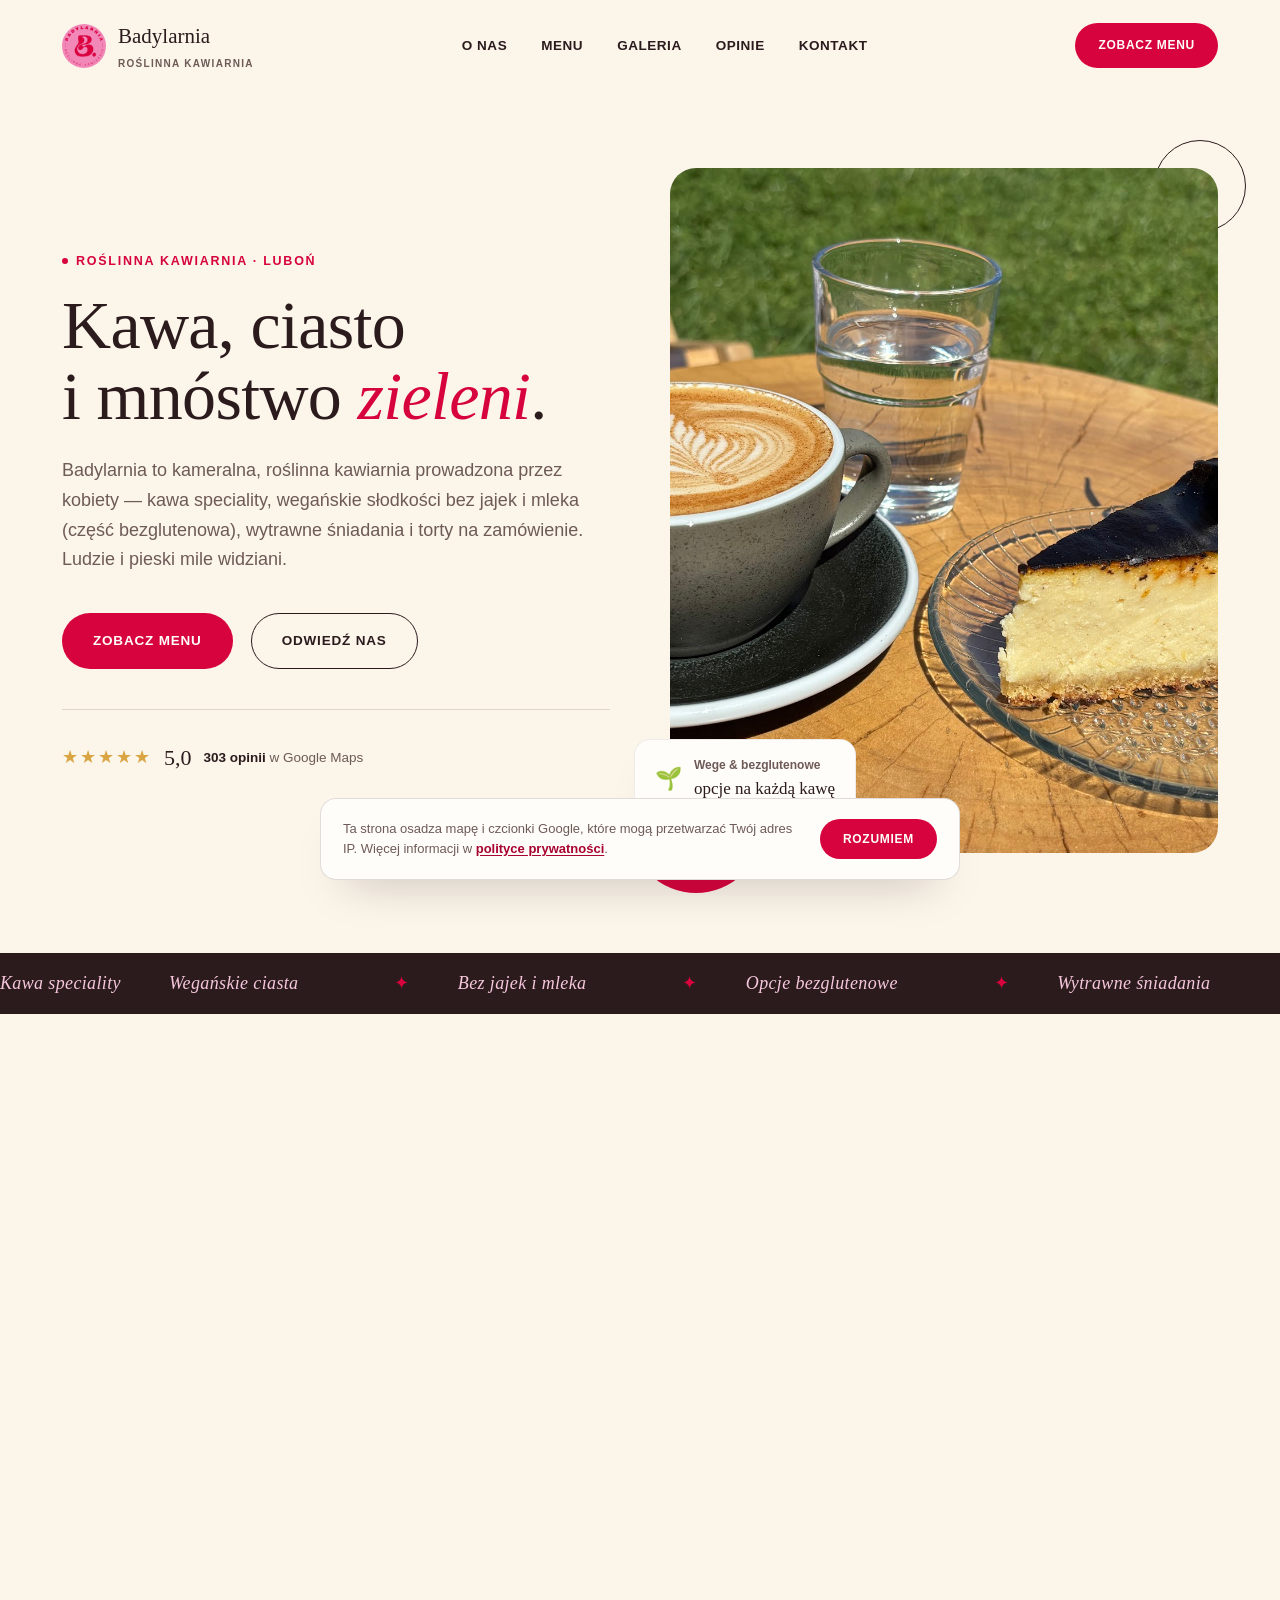
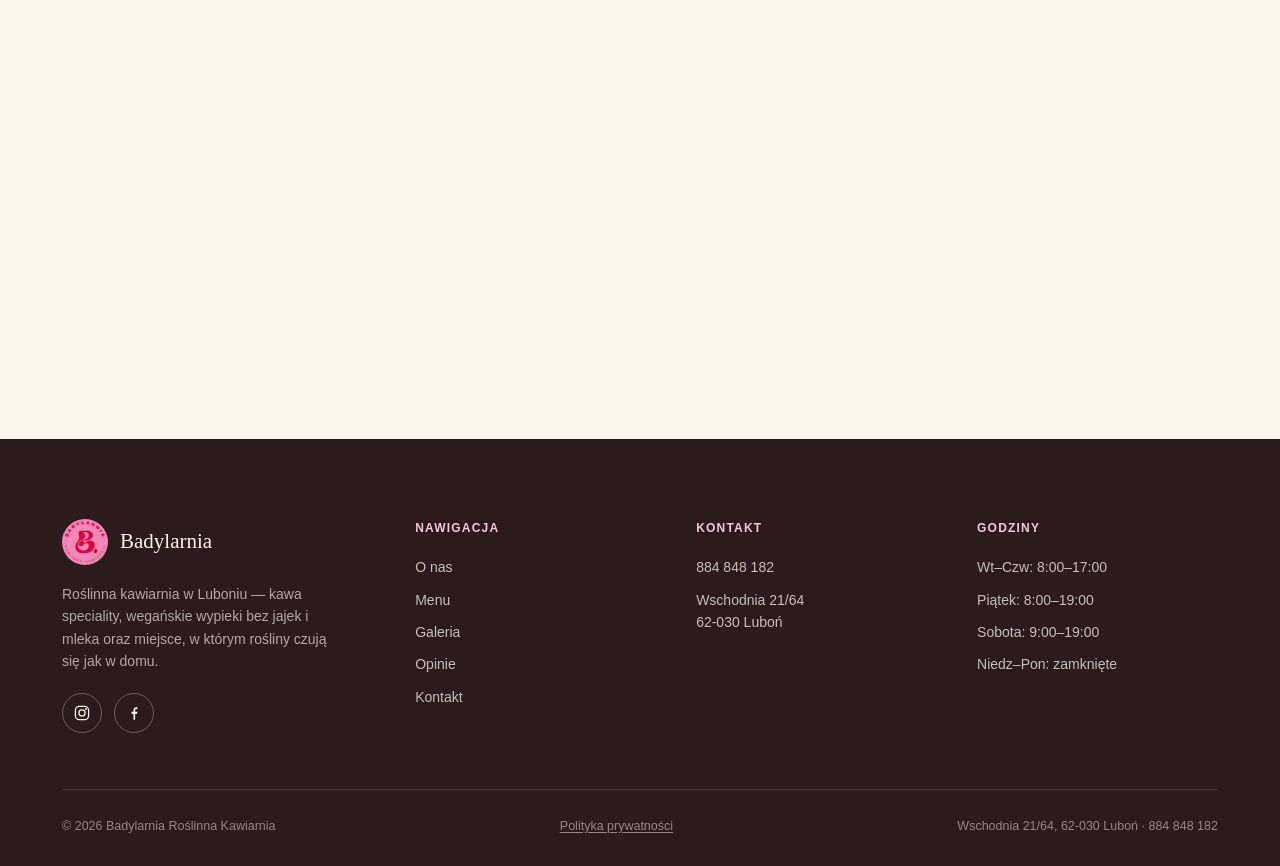
==== commit 8c14428c: "Add files via upload" ====
--- a/index.html
+++ b/index.html
@@ -5,6 +5,13 @@
 <meta name="viewport" content="width=device-width, initial-scale=1.0">
 <title>Badylarnia — Roślinna Kawiarnia w Luboniu</title>
 <meta name="description" content="Badylarnia to roślinna kawiarnia w Luboniu (ul. Wschodnia 21/64) — kawa speciality, wegańskie ciasta bez jajek i mleka, opcje bezglutenowe, wytrawne śniadania i torty na zamówienie. 5,0★ w Google (299 opinii).">
+<!--
+  TYMCZASOWE, dopóki to tylko prywatna oferta dla właścicieli: noindex, żeby
+  Google nie zaindeksował tego podglądu pod nazwą kawiarni, zanim się na to
+  zgodzą. USUŃ ten <meta name="robots"> (i ten z menu.html), gdy strona
+  zostanie oficjalnie zaakceptowana i wystawiona pod docelową domeną.
+-->
+<meta name="robots" content="noindex, nofollow">
 <!--
   Uwaga o bezpieczeństwie: poniższy CSP w meta tagu to warstwa ochronna
   działająca na KAŻDYM hostingu (także tam, gdzie nie da się ustawić
@@ -193,7 +200,7 @@
   <div class="container">
     <div class="popular-wrap reveal">
       <div class="popular-media">
-        <img src="images/popularne-matcha-latte.jpg" alt="Matcha Latte i Pistacjanka w Badylarni" data-popular-img>
+        <img src="images/popularne-matcha-latte.jpg" alt="Matcha Latte i Pistacjanka w Badylarni" data-popular-img loading="lazy" decoding="async">
       </div>
       <div class="popular-body">
         <div class="section-head">
@@ -225,22 +232,22 @@
     </div>
     <div class="gallery-grid reveal">
       <figure class="g-1" data-lightbox="images/lada-kawowa.jpg">
-        <img src="images/lada-kawowa.jpg" alt="Lada kawowa Badylarni z ekspresem, ciastami i roślinami">
+        <img src="images/lada-kawowa.jpg" alt="Lada kawowa Badylarni z ekspresem, ciastami i roślinami" loading="lazy" decoding="async">
       </figure>
       <figure class="g-2" data-lightbox="images/polka-roslinna.jpg">
-        <img src="images/polka-roslinna.jpg" alt="Różowa półka z roślinami doniczkowymi">
+        <img src="images/polka-roslinna.jpg" alt="Różowa półka z roślinami doniczkowymi" loading="lazy" decoding="async">
       </figure>
       <figure class="g-3" data-lightbox="images/sala-lampy.jpg">
-        <img src="images/sala-lampy.jpg" alt="Sala Badylarni z lampami wiszącymi i stolikami przy oknie">
+        <img src="images/sala-lampy.jpg" alt="Sala Badylarni z lampami wiszącymi i stolikami przy oknie" loading="lazy" decoding="async">
       </figure>
       <figure class="g-4" data-lightbox="images/wnetrze-kolumna.jpg">
-        <img src="images/wnetrze-kolumna.jpg" alt="Wnętrze kawiarni, biała kolumna i różowy blat stolika">
+        <img src="images/wnetrze-kolumna.jpg" alt="Wnętrze kawiarni, biała kolumna i różowy blat stolika" loading="lazy" decoding="async">
       </figure>
       <figure class="g-5" data-lightbox="images/sala-okno.jpg">
-        <img src="images/sala-okno.jpg" alt="Miejsca siedzące przy oknie z widokiem na zieleń">
+        <img src="images/sala-okno.jpg" alt="Miejsca siedzące przy oknie z widokiem na zieleń" loading="lazy" decoding="async">
       </figure>
       <figure class="g-6" data-lightbox="images/stolik-logo.jpg">
-        <img src="images/stolik-logo.jpg" alt="Stolik z logo Badylarni">
+        <img src="images/stolik-logo.jpg" alt="Stolik z logo Badylarni" loading="lazy" decoding="async">
       </figure>
     </div>
   </div>
--- a/css/style.css
+++ b/css/style.css
@@ -182,6 +182,7 @@
 }
 .site-header.is-scrolled{
   background: rgba(251,245,234,.92);
+  -webkit-backdrop-filter: blur(10px) saturate(1.1);
   backdrop-filter: blur(10px) saturate(1.1);
   padding: 12px 0;
   border-color: var(--line);
@@ -584,6 +585,7 @@
   position: absolute; left: 20px; bottom: 20px;
   padding: 8px 14px;
   background: rgba(43,27,29,.55);
+  -webkit-backdrop-filter: blur(4px);
   backdrop-filter: blur(4px);
   color: var(--paper);
   font-size: 11px;
@@ -1056,6 +1058,21 @@
   margin-top: 5px;
 }
 .menu-item .tags{ margin-top: 8px; display: flex; gap: 6px; flex-wrap: wrap; }
+.menu-item .price{
+  font-family: var(--font-display);
+  font-size: 17px;
+  font-weight: 500;
+  color: var(--crimson-dark);
+  white-space: nowrap;
+  flex-shrink: 0;
+  margin-left: 12px;
+}
+.menu-footnote{
+  margin-top: 20px;
+  font-size: 12px;
+  font-style: italic;
+  color: var(--ink-faint);
+}
 .tag-mini{
   font-size: 10.5px;
   font-weight: 700;
